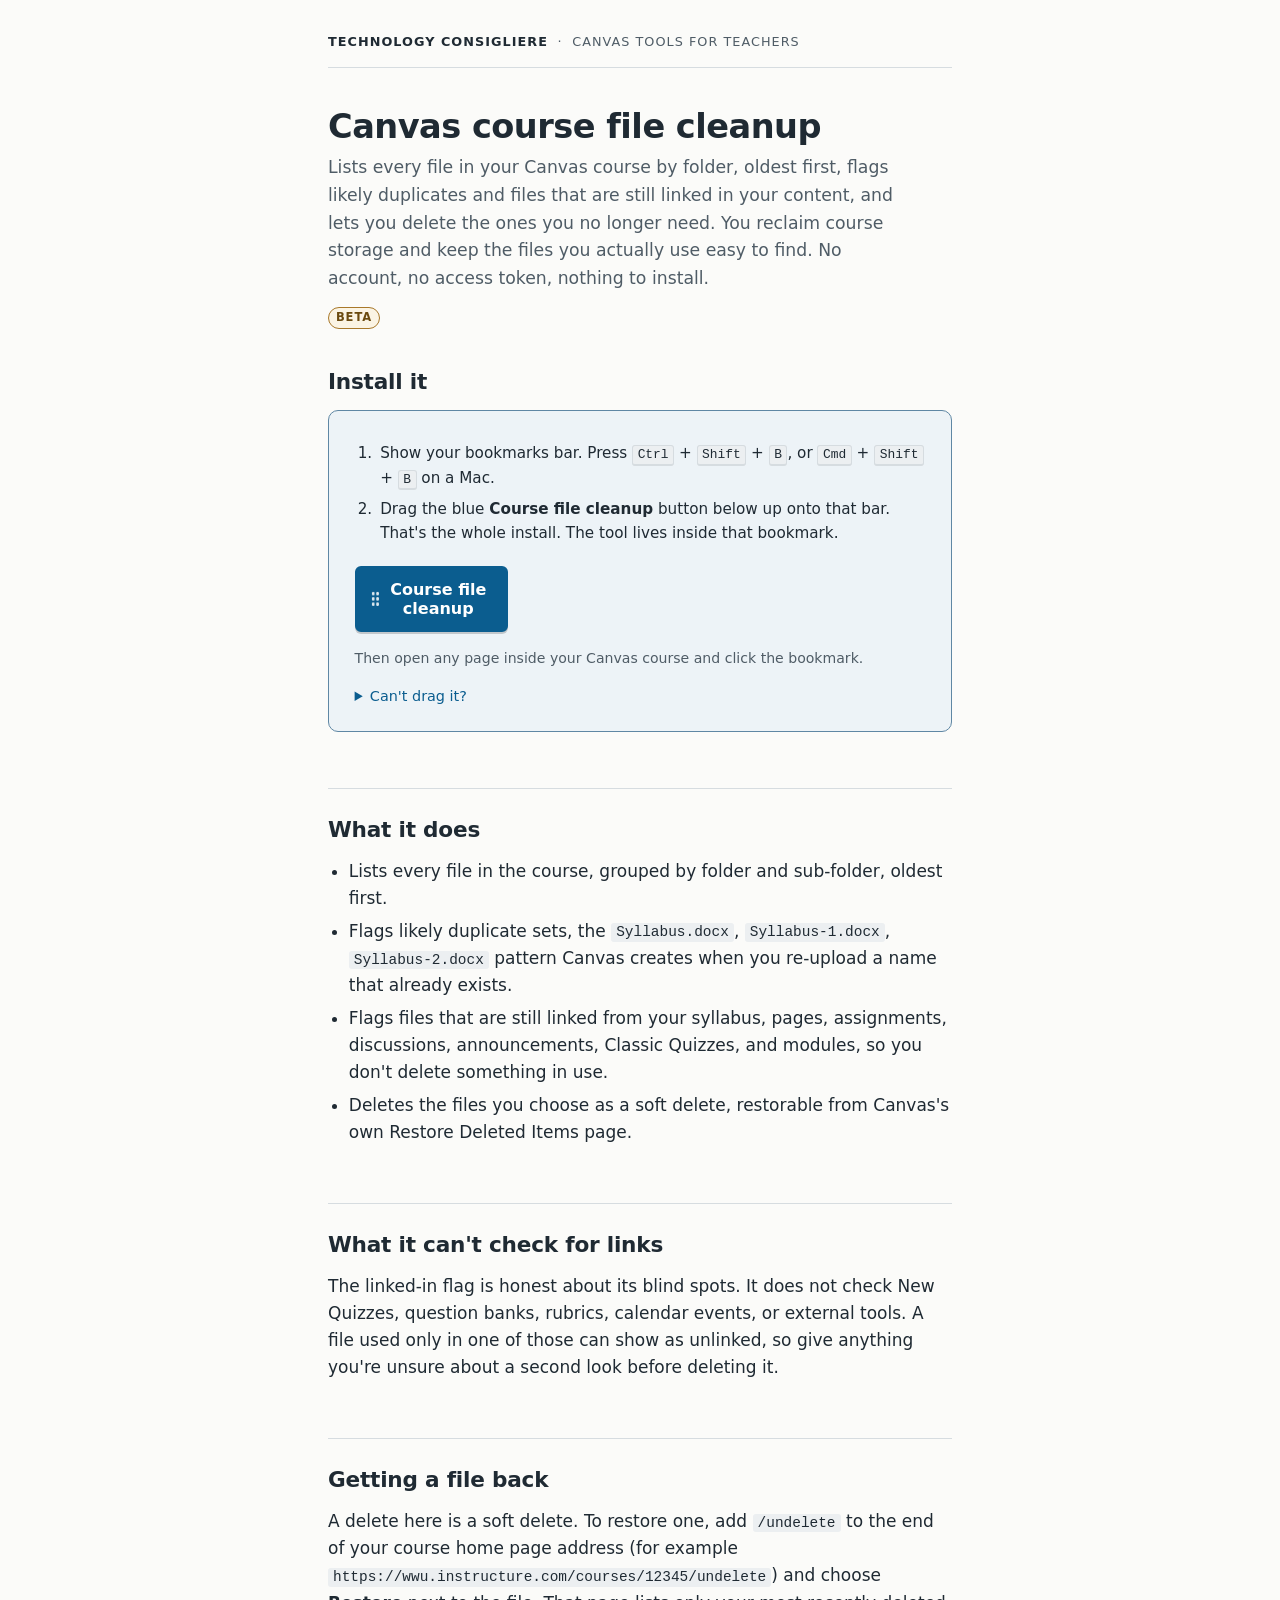
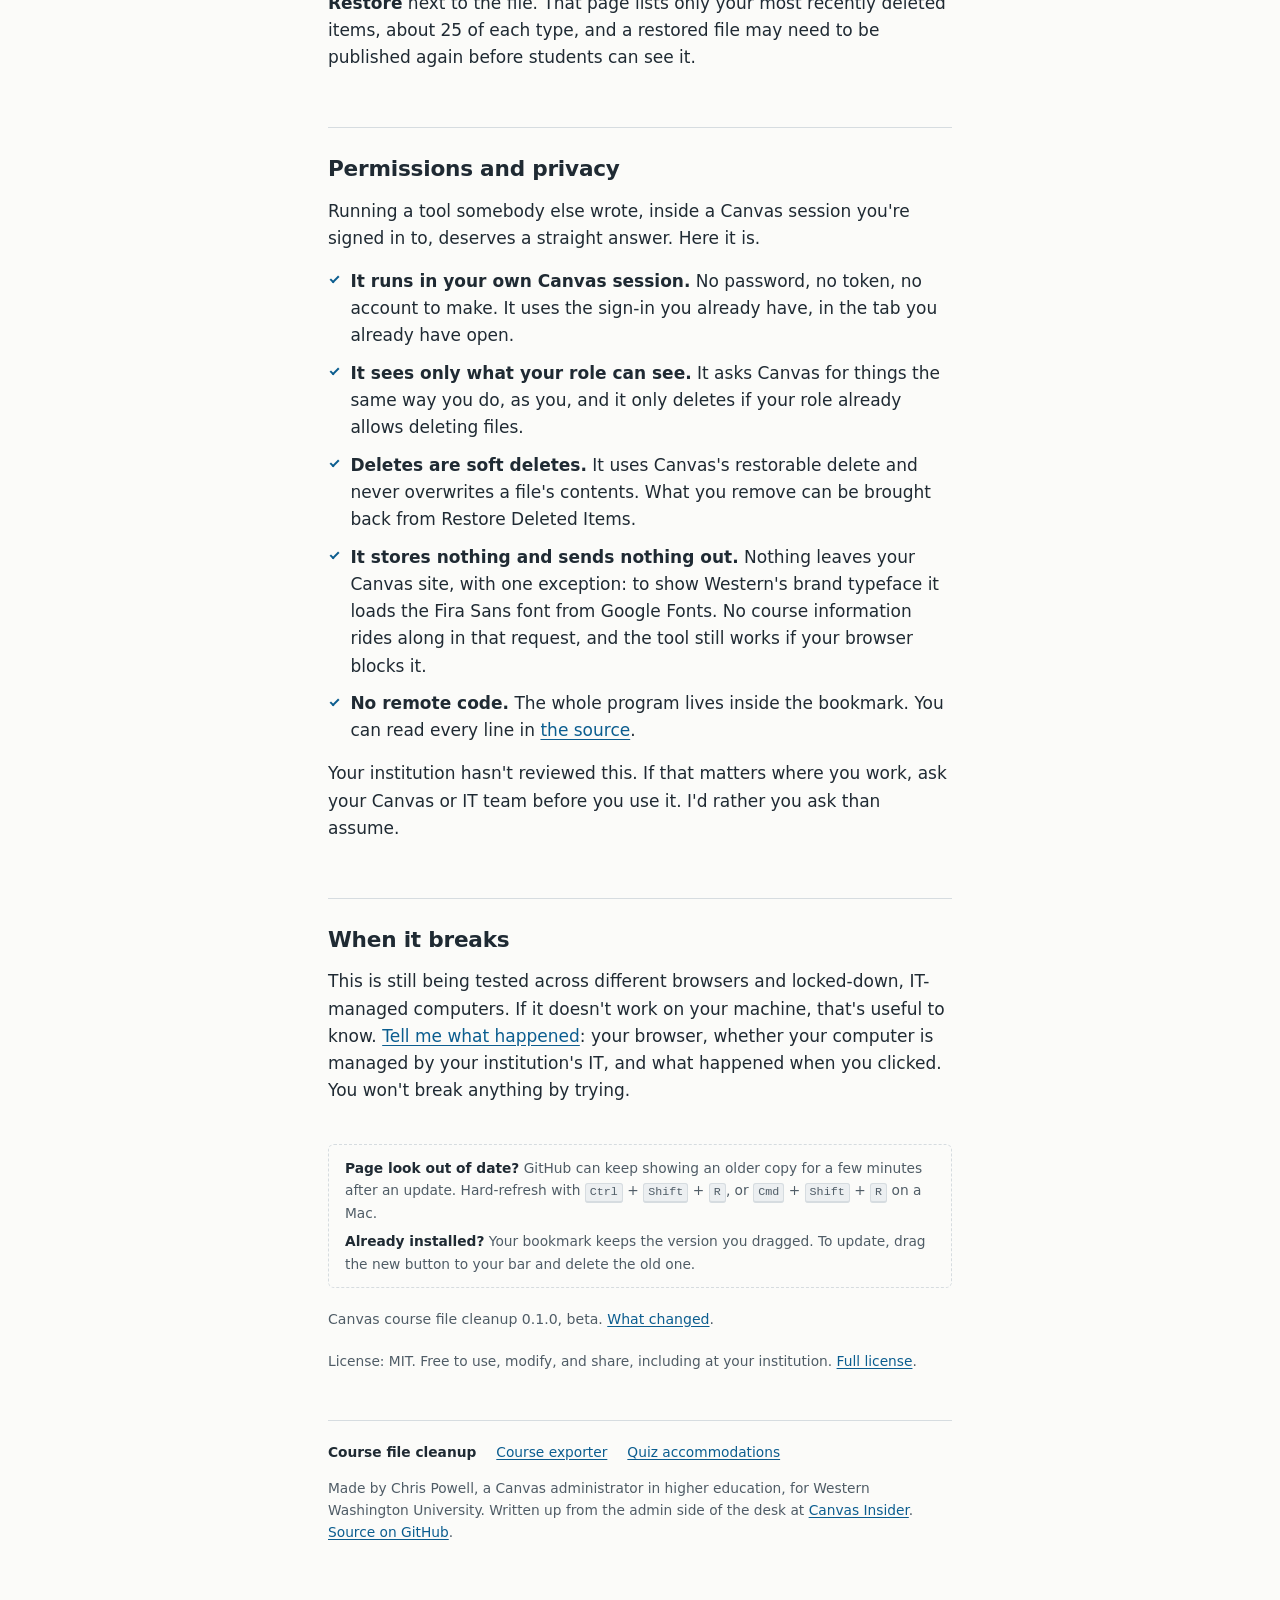
==== teacher/index.html @ 3b4cde3e "CanvCleanup 0.1.0: Canvas course file cleanup bookmarklet Teacher-facing tool to list course files b" ====
<!doctype html>
<html lang="en">
<head>
<meta charset="utf-8">
<meta name="viewport" content="width=device-width, initial-scale=1">
<title>Canvas course file cleanup · Technology Consigliere</title>
<meta http-equiv="refresh" content="0; url=install-filecleanup.html">
<link rel="canonical" href="install-filecleanup.html">
</head>
<body>
<p>Redirecting to <a href="install-filecleanup.html">the Canvas course file cleanup install page</a>.</p>
</body>
</html>
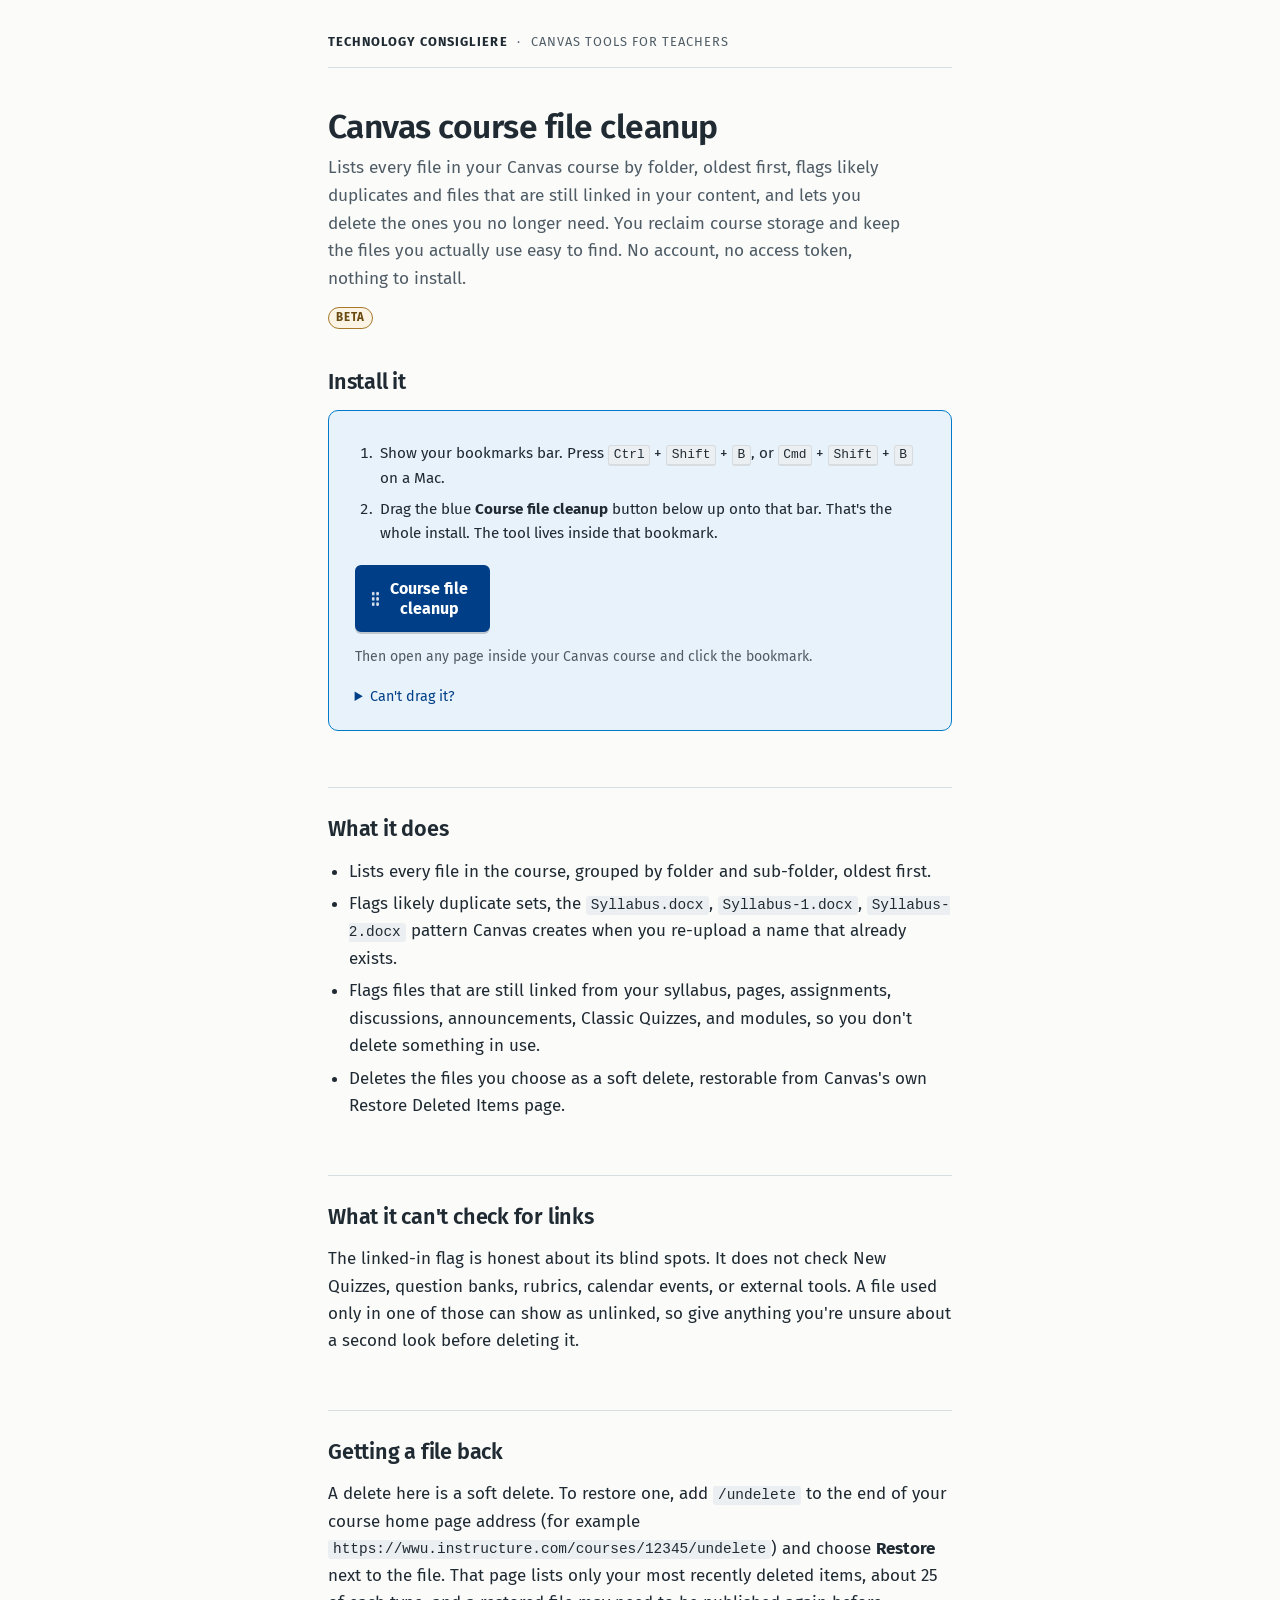
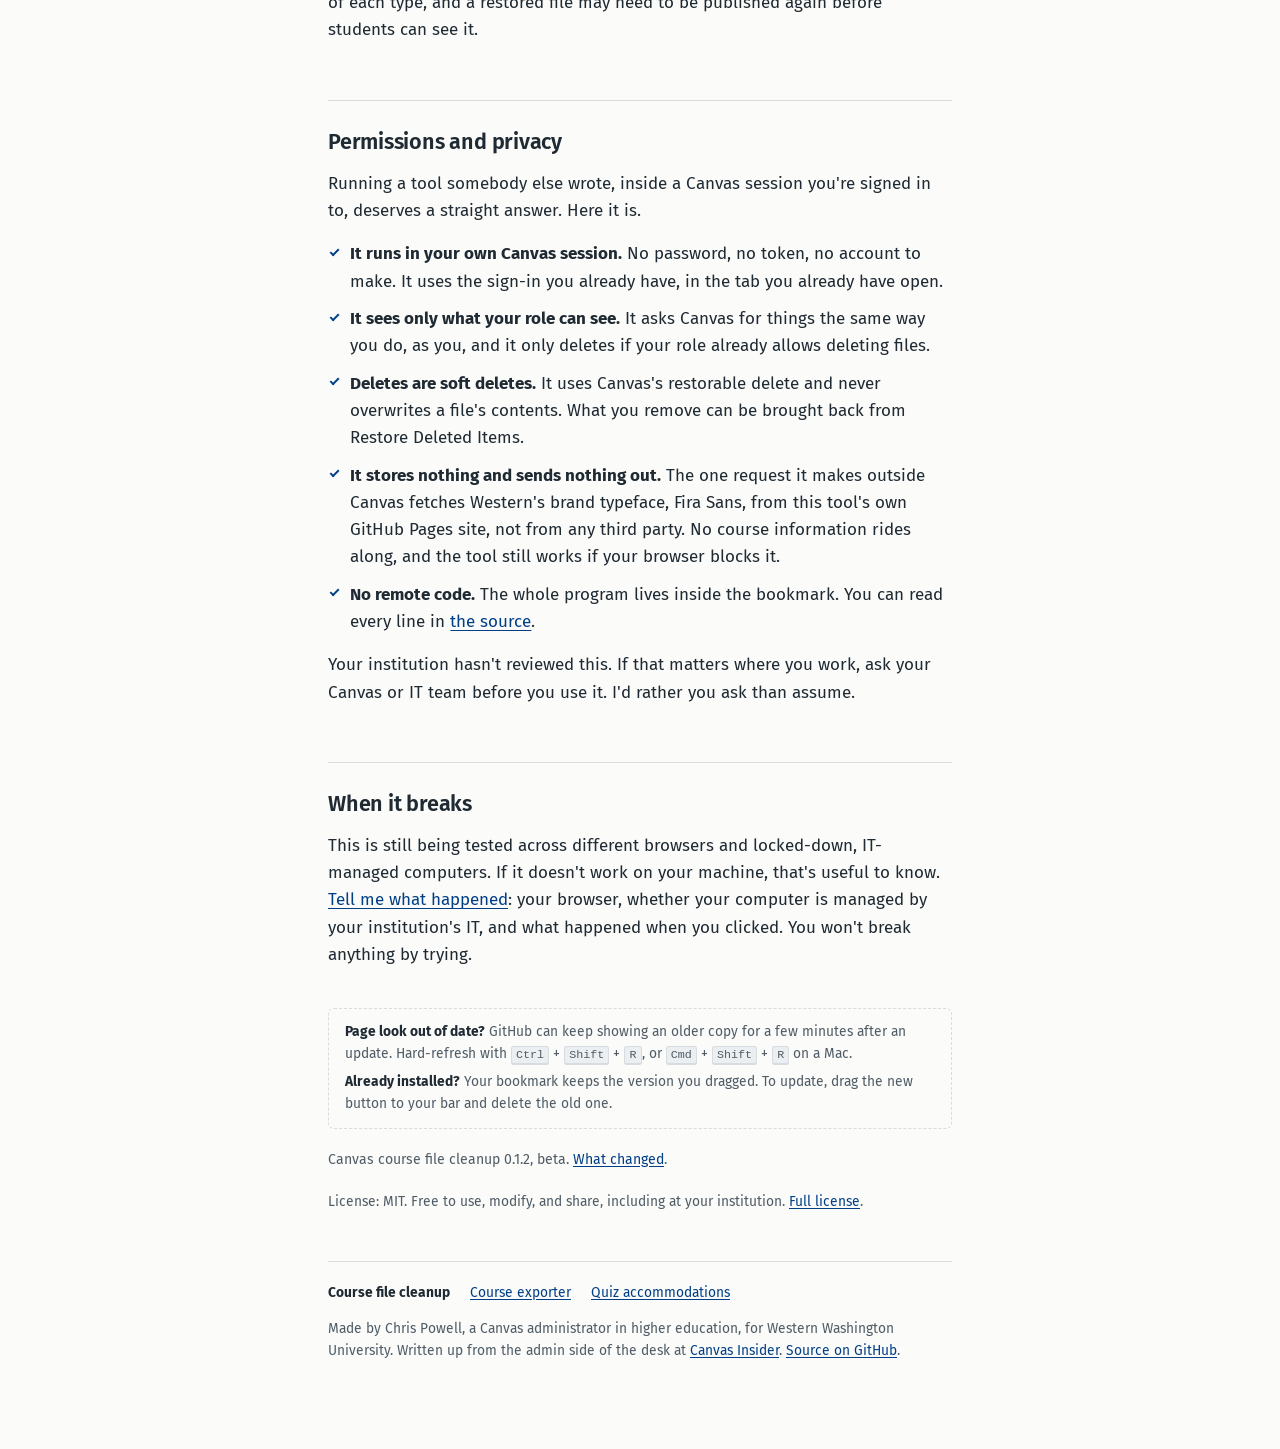
==== commit d79cdccb: "Short URL: install page now lives at the repo root The old /teacher/ address redirects here, so link" ====
--- a/teacher/index.html
+++ b/teacher/index.html
@@ -4,10 +4,12 @@
 <meta charset="utf-8">
 <meta name="viewport" content="width=device-width, initial-scale=1">
 <title>Canvas course file cleanup · Technology Consigliere</title>
-<meta http-equiv="refresh" content="0; url=install-filecleanup.html">
-<link rel="canonical" href="install-filecleanup.html">
+<meta http-equiv="refresh" content="0; url=https://techconsigliere.github.io/CanvCleanup/">
+<link rel="canonical" href="https://techconsigliere.github.io/CanvCleanup/">
+<meta name="robots" content="noindex">
+<script>location.replace('https://techconsigliere.github.io/CanvCleanup/' + location.hash);</script>
 </head>
-<body>
-<p>Redirecting to <a href="install-filecleanup.html">the Canvas course file cleanup install page</a>.</p>
+<body style="font:16px/1.5 system-ui, sans-serif; margin:2rem; color:#1C2023">
+<p>This page moved to <a href="https://techconsigliere.github.io/CanvCleanup/">https://techconsigliere.github.io/CanvCleanup/</a>.</p>
 </body>
 </html>
